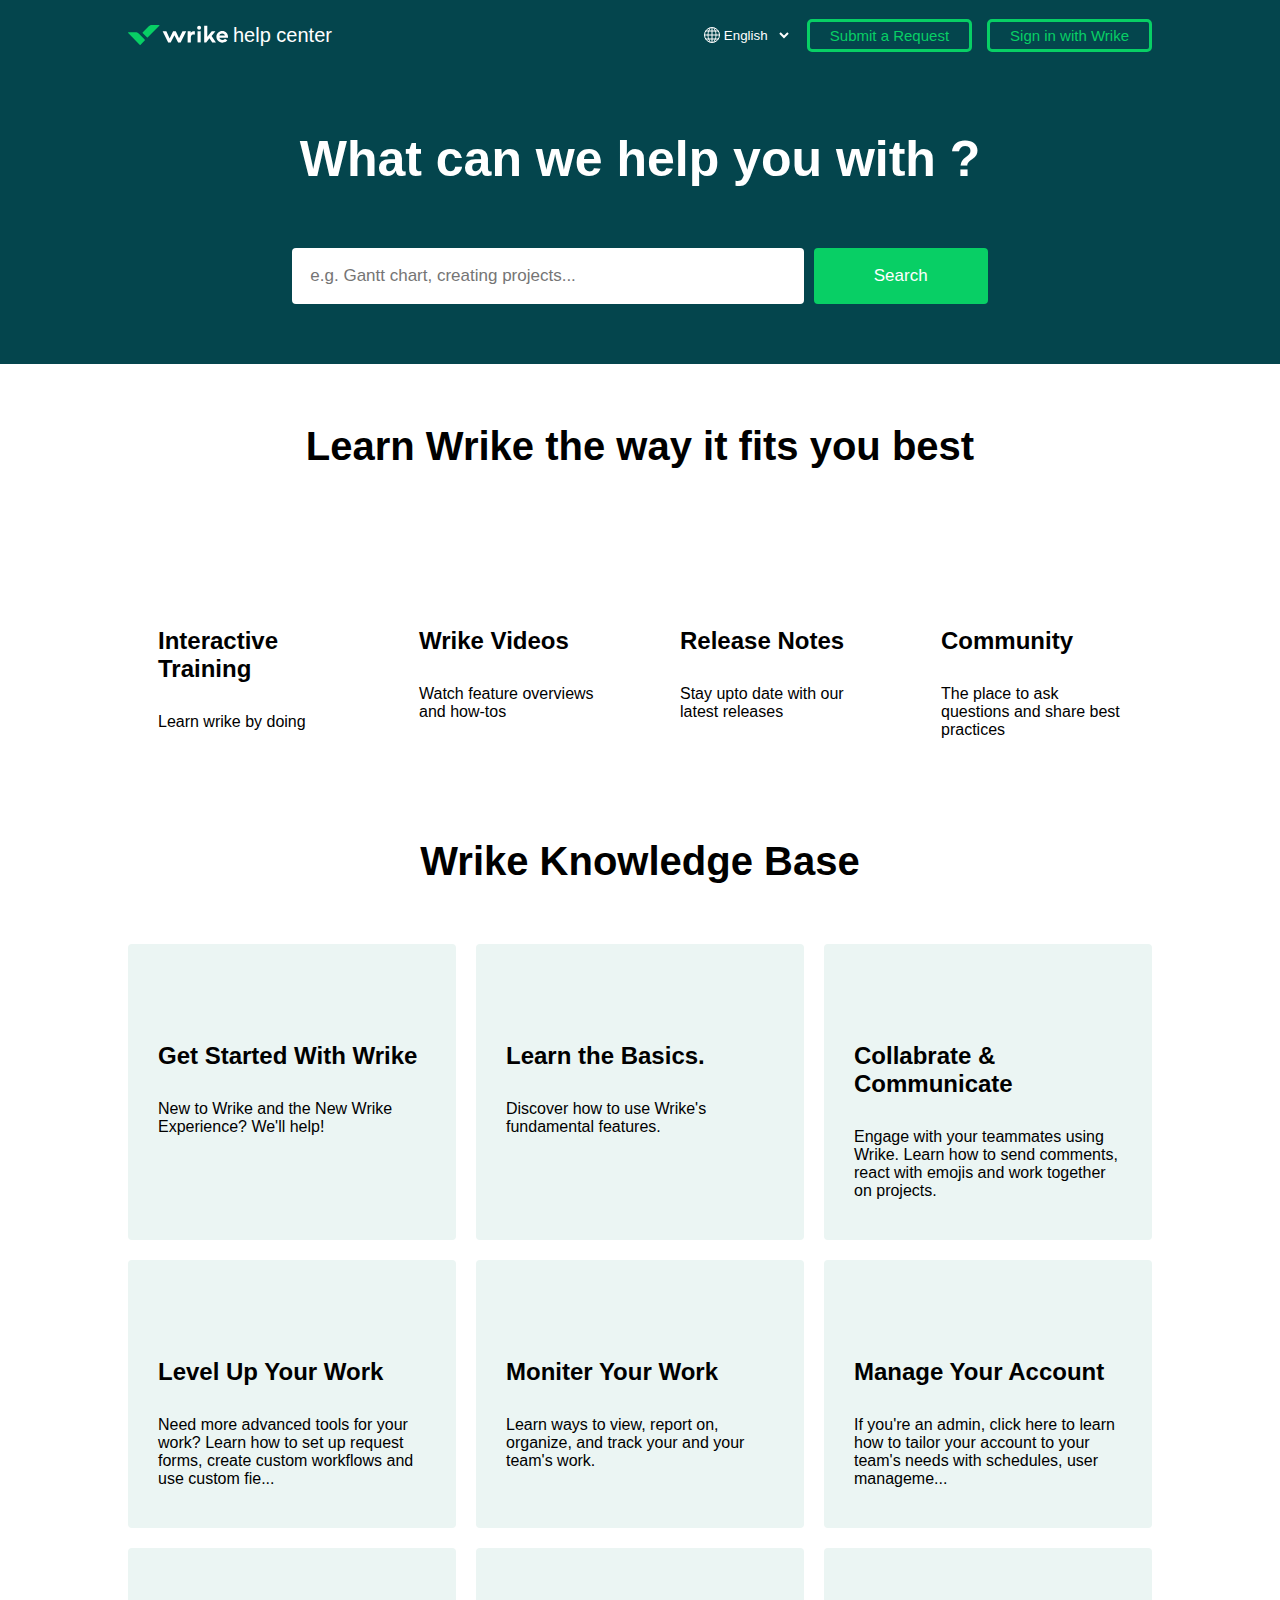
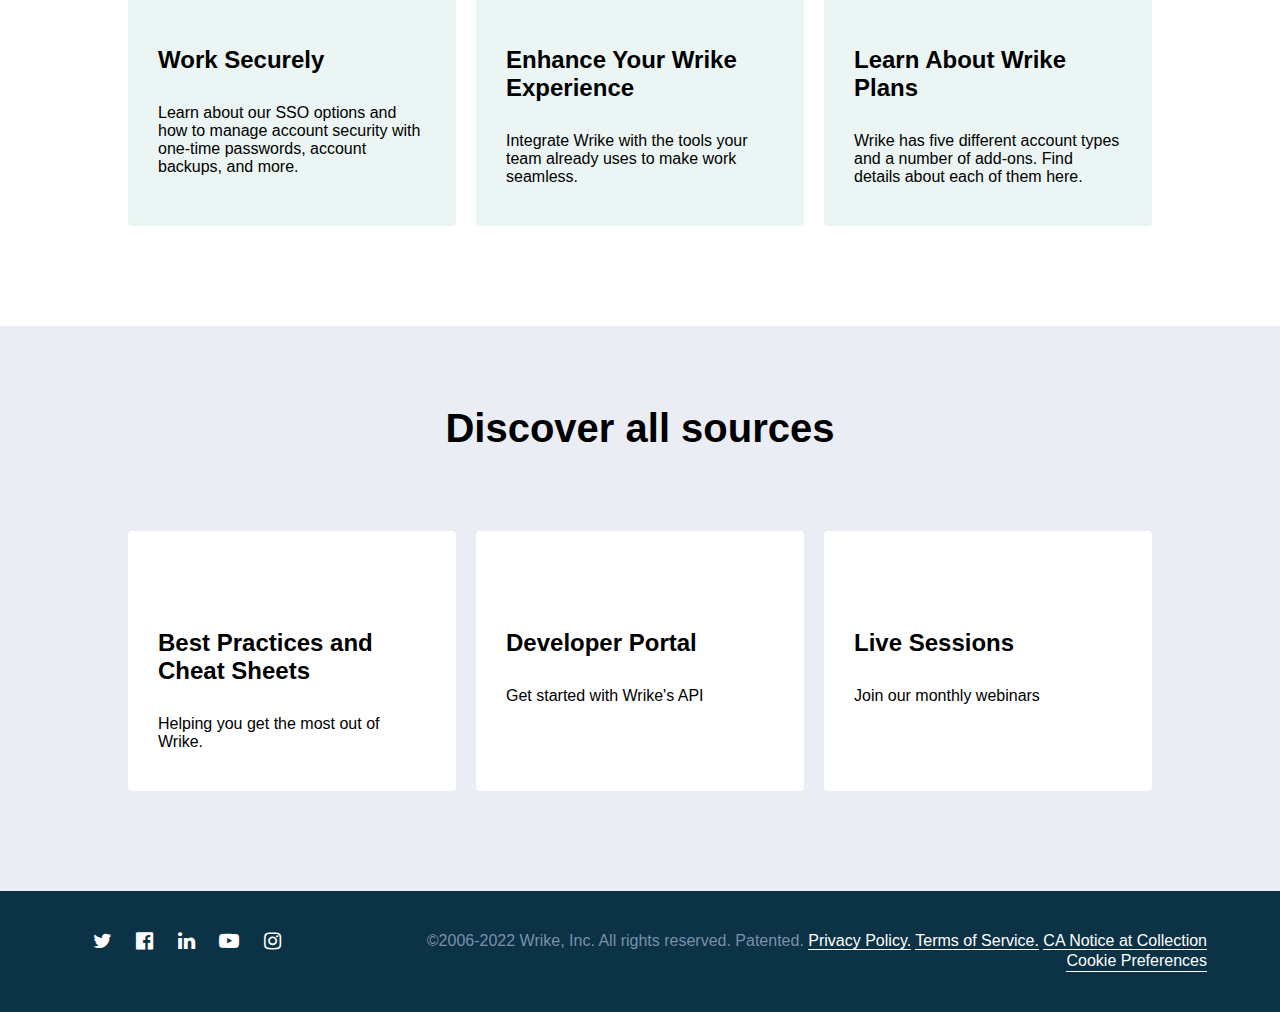
==== helpcenter.html @ b6920d5b "help center added" ====
<!DOCTYPE html>
<html lang="en">
  <head>
    <meta charset="UTF-8" />
    <meta http-equiv="X-UA-Compatible" content="IE=edge" />
    <meta name="viewport" content="width=device-width, initial-scale=1.0" />
    <title>Help Center</title>
    <link rel="stylesheet" href="Style/helpcenter.css" />
    <link
      rel="stylesheet"
      href="https://cdnjs.cloudflare.com/ajax/libs/font-awesome/4.7.0/css/font-awesome.min.css"
    />
  </head>
  <body>
    <header>
      <div id="nav"></div>
    </header>

    <section>
      <div class="search_section">
        <h1>What can we help you with ?</h1>
        <div id="search_input">
          <input
            type="text"
            id="query"
            placeholder="e.g. Gantt chart, creating projects..."
          />
          <button onclick="searchFun()" class="search_btn">Search</button>
        </div>
      </div>
    </section>
    <main>
      <div class="grid-column">
        <h1>Learn Wrike the way it fits you best</h1>
        <div id="cards-4">
          <div class="cards-gc4">
            <img
              src="https://theme.zdassets.com/theme_assets/505577/eef8c2cde6bb8ccd703827ce0c6901462a1be0bd.svg"
              alt=""
            />
            <h2>Interactive Training</h2>
            <p>Learn wrike by doing</p>
          </div>
          <div class="cards-gc4">
            <img
              src="https://theme.zdassets.com/theme_assets/505577/adc4ea72ee92f7969880154baecb561ed6c6cb77.svg"
              alt=""
            />
            <h2>Wrike Videos</h2>
            <p>Watch feature overviews and how-tos</p>
          </div>
          <div class="cards-gc4">
            <img
              src="https://theme.zdassets.com/theme_assets/505577/2ac19e43eeb35cb052a3eb9242a3eba2b2e484ad.svg"
              alt=""
            />
            <h2>Release Notes</h2>
            <p>Stay upto date with our latest releases</p>
          </div>
          <div class="cards-gc4">
            <img
              src="https://theme.zdassets.com/theme_assets/505577/4d6837d6e0dd89f5e3754e6e6b45c5de9fb90008.svg"
              alt=""
            />
            <h2>Community</h2>
            <p>The place to ask questions and share best practices</p>
          </div>
        </div>

        <h1>Wrike Knowledge Base</h1>
        <div class="cards-3">
          <div class="cards-gc3">
            <img
              src="https://theme.zdassets.com/theme_assets/505577/55ecaa559723f30d4515bd009e3b7d7050f284b0.svg"
              alt=""
            />
            <h2>Get Started With Wrike</h2>
            <p>New to Wrike and the New Wrike Experience? We'll help!</p>
          </div>
          <div class="cards-gc3">
            <img
              src="https://theme.zdassets.com/theme_assets/505577/3d0e1aef102f700f0ebd2e25edfe008dae8c9412.svg"
              alt=""
            />
            <h2>Learn the Basics.</h2>
            <p>Discover how to use Wrike's fundamental features.</p>
          </div>
          <div class="cards-gc3">
            <img
              src="https://theme.zdassets.com/theme_assets/505577/73c8c178daaf45abcda59c36f96f7e7cd0be9dbb.svg"
              alt=""
            />
            <h2>Collabrate & Communicate</h2>
            <p>
              Engage with your teammates using Wrike. Learn how to send
              comments, react with emojis and work together on projects.
            </p>
          </div>
          <div class="cards-gc3">
            <img
              src="https://theme.zdassets.com/theme_assets/505577/5108dcaaf100989b68961f1b648ad082e9acf4a9.svg"
              alt=""
            />
            <h2>Level Up Your Work</h2>
            <p>
              Need more advanced tools for your work? Learn how to set up
              request forms, create custom workflows and use custom fie...
            </p>
          </div>
          <div class="cards-gc3">
            <img
              src="https://theme.zdassets.com/theme_assets/505577/4b6400f4f52658987aa312472db43e939ef8fa95.svg"
              alt=""
            />
            <h2>Moniter Your Work</h2>
            <p>
              Learn ways to view, report on, organize, and track your and your
              team's work.
            </p>
          </div>
          <div class="cards-gc3">
            <img
              src="https://theme.zdassets.com/theme_assets/505577/17609e50b14b319c69e6875f7c2771bd3b032611.svg"
              alt=""
            />
            <h2>Manage Your Account</h2>
            <p>
              If you're an admin, click here to learn how to tailor your account
              to your team's needs with schedules, user manageme...
            </p>
          </div>
          <div class="cards-gc3">
            <img
              src="https://theme.zdassets.com/theme_assets/505577/4ce694a92bfe1d4908d218bf6beae4527acea56c.svg"
              alt=""
            />
            <h2>Work Securely</h2>
            <p>
              Learn about our SSO options and how to manage account security
              with one-time passwords, account backups, and more.
            </p>
          </div>
          <div class="cards-gc3">
            <img
              src="https://theme.zdassets.com/theme_assets/505577/6b36f6c1866727dd9c52bb9a0baf7c8209a9e295.svg"
              alt=""
            />
            <h2>Enhance Your Wrike Experience</h2>
            <p>
              Integrate Wrike with the tools your team already uses to make work
              seamless.
            </p>
          </div>
          <div class="cards-gc3">
            <img
              src="https://theme.zdassets.com/theme_assets/505577/4d6fbdeb22223cf4cd1439ebc68faa92336aae1f.svg"
              alt=""
            />
            <h2>Learn About Wrike Plans</h2>
            <p>
              Wrike has five different account types and a number of add-ons.
              Find details about each of them here.
            </p>
          </div>
        </div>
      </div>
      <div id="discover_section">
        <h1 id="discover_heading">Discover all sources</h1>
        <div class="cards-3" id="cards-3">
          <div class="cards-ds-gc3">
            <img
              src="https://theme.zdassets.com/theme_assets/505577/305cab1387b81cad13e76827569dceb76399b132.svg"
              alt=""
            />
            <h2>Best Practices and Cheat Sheets</h2>
            <p>Helping you get the most out of Wrike.</p>
          </div>
          <div class="cards-ds-gc3">
            <img
              src="https://theme.zdassets.com/theme_assets/505577/2f2d9d19e6ecc58cdef635358745c9ba86f219f5.svg"
              alt=""
            />
            <h2>Developer Portal</h2>
            <p>Get started with Wrike's API</p>
          </div>
          <div class="cards-ds-gc3">
            <img
              src="https://theme.zdassets.com/theme_assets/505577/e45e5e11410b1ea3729c1ab644f25a3e8ab20182.svg"
              alt=""
            />
            <h2>Live Sessions</h2>
            <p>Join our monthly webinars</p>
          </div>
        </div>
      </div>
    </main>
    <footer>
      <div id="footer"></div>
    </footer>
  </body>
</html>
<script src="script/helpcenter.js"></script>
<script type="module">
  import navbar from "/components/header.js";
  let nav_container = document.getElementById("nav");
  nav_container.innerHTML = navbar();

  import { footer } from "/components/footer.js";
  let footer_container = document.getElementById("footer");
  footer_container.innerHTML = footer();
</script>
---- Style/helpcenter.css ----
* {
  margin: 0;
  padding: 0;
  box-sizing: border-box;
  font-family: TT_Norms_Pro, -apple-system, BlinkMacSystemFont, Helvetica Neue,
    Segoe UI, Roboto, Oxygen-Sans, Fira Sans, Droid Sans, Ubuntu, Cantarell,
    Arial, sans-serif, Apple Color Emoji, Segoe UI Emoji, Segoe UI Symbol;
}

#nav {
  height: auto;
  background-color: #04454d;
  color: white;
  padding: 0px 0;
}
.nav_items {
  width: 80%;
  height: 70px;
  /* border: 2px solid blue; */
  margin: auto;
  display: flex;
  justify-content: space-between;
}
.left_nav {
  display: flex;
  align-items: center;
  height: 100%;
  width: 30%;
  /* border: 2px solid yellow; */
}
.left_nav span {
  margin-left: 5px;
  font-size: 20px;
  font-weight: 100;
  color: white;
}

.right_nav {
  /* border: 2px solid teal; */
  display: flex;
  align-items: center;
}
#select_country {
  background-color: #04454d;
  border: none;
  outline: none;
  color: #ffffff;
}
#select_country option {
  background-color: #ffffff;
  color: #7b8fac;
}
#country {
  display: flex;
  align-items: center;
}
.nav_btn {
  margin-left: 15px;
  color: #08cf65;
  outline: none;
  border: 3px solid #08cf65;
  border-radius: 5px;
  cursor: pointer;
  background-color: #04454d;
  font-size: 15px;
  font-weight: 400;
  padding: 5px 20px;
}
.nav_btn:hover {
  background-color: #08cf65;
  color: #04454d;
}
.nav_btn a {
  text-decoration: none;
  color: #08cf65;
}
.nav_btn a:hover {
  background-color: #08cf65;
  color: #04454d;
}
/* #globe {
  font-size: 20px;
  cursor: pointer;
} */
.globe:hover {
  color: #08cf65;
  cursor: pointer;
}
/* .................................................................. */
section {
  background-color: #04454d;
  /* background-color: #08cf65; */
}
.search_section {
  width: 80%;
  /* border: 2px solid red; */
  margin: auto;
  text-align: center;
  padding: 60px 0px;
}
.search_section h1 {
  color: white;
  font-size: 50px;
}
#search_input input[type="text"] {
  margin-top: 60px;
  padding: 18px;
  width: 50%;
  outline: none;
  border-radius: 4px;
  border: none;
  font-size: 17px;
}
.search_btn {
  padding: 18px 60px;
  background-color: #08cf65;
  color: white;
  font-size: 17px;
  font-weight: 500;
  border: none;
  cursor: pointer;
  border-radius: 4px;
  margin-left: 5px;
}

.search_btn:hover {
  background-color: #09a753;
}

/* ................................................................................ */

.grid-column {
  width: 80%;
  margin: auto;
  /* border: 2px solid black; */
  background-color: #ffffff;
  /* margin-top: 80px; */
}
.grid-column h1 {
  text-align: center;
  font-size: 40px;
  margin: 60px 0;
}
.cards-gc4,
.cards-gc3,
.cards-ds-gc3 {
  /* border: 2px solid teal; */
  padding: 40px 30px;
  border-radius: 4px;
}
.cards-gc3 {
  background-color: #ebf5f3;
}
.cards-gc4 i,
.cards-gc3 i,
.cards-ds-gc3 i {
  font-size: 60px;
  color: #08cf65;
}
.cards-gc4 h2,
.cards-gc3 h2,
.cards-ds-gc3 h2 {
  margin-top: 40px;
}
.cards-gc4 p,
.cards-gc3 p,
.cards-ds-gc3 p {
  margin-top: 30px;
}
.cards-gc4:hover,
.cards-gc3:hover,
.cards-ds-gc3:hover {
  background-color: #04454d;
  color: white;
  cursor: pointer;
}
#cards-4 {
  display: grid;
  grid-template-columns: repeat(4, 1fr);
  gap: 20px;
  /* border: 2px solid red; */
}

#cards-3 {
  width: 80%;
  margin: auto;
  /* border: 2px solid black; */
}
.cards-3 {
  display: grid;
  grid-template-columns: repeat(3, 1fr);
  gap: 20px;
  /* border: 2px solid red; */
}
#discover_section {
  /* margin-top: 200px; */
  background-color: #ebedf5;
  padding-bottom: 100px;
}
.cards-ds-gc3 {
  background-color: #ffffff;
}
#discover_heading {
  text-align: center;
  font-size: 40px;
  margin-top: 100px;
  padding: 80px 0;
}
#footer {
  background-color: #0c3245;
  color: #ffffff;
  display: flex;
  justify-content: space-around;
  padding: 40px 0;
}
#left_footer i {
  color: #ffffff;
  font-size: 20px;
  margin-left: 20px;
  cursor: pointer;
}
#left_footer i:hover {
  color: #08cf65;
}
#right_footer span {
  color: #7b8fac;
}
#right_footer a {
  text-decoration: none;
  color: #ffffff;
  border-bottom: 1px solid #ffffff;
  line-height: 20px;
}
#right_footer a:hover {
  color: #7b8fac;
}
#float_right {
  float: right;
}

@media all and (min-width: 700px) and (max-width: 900px) {
}
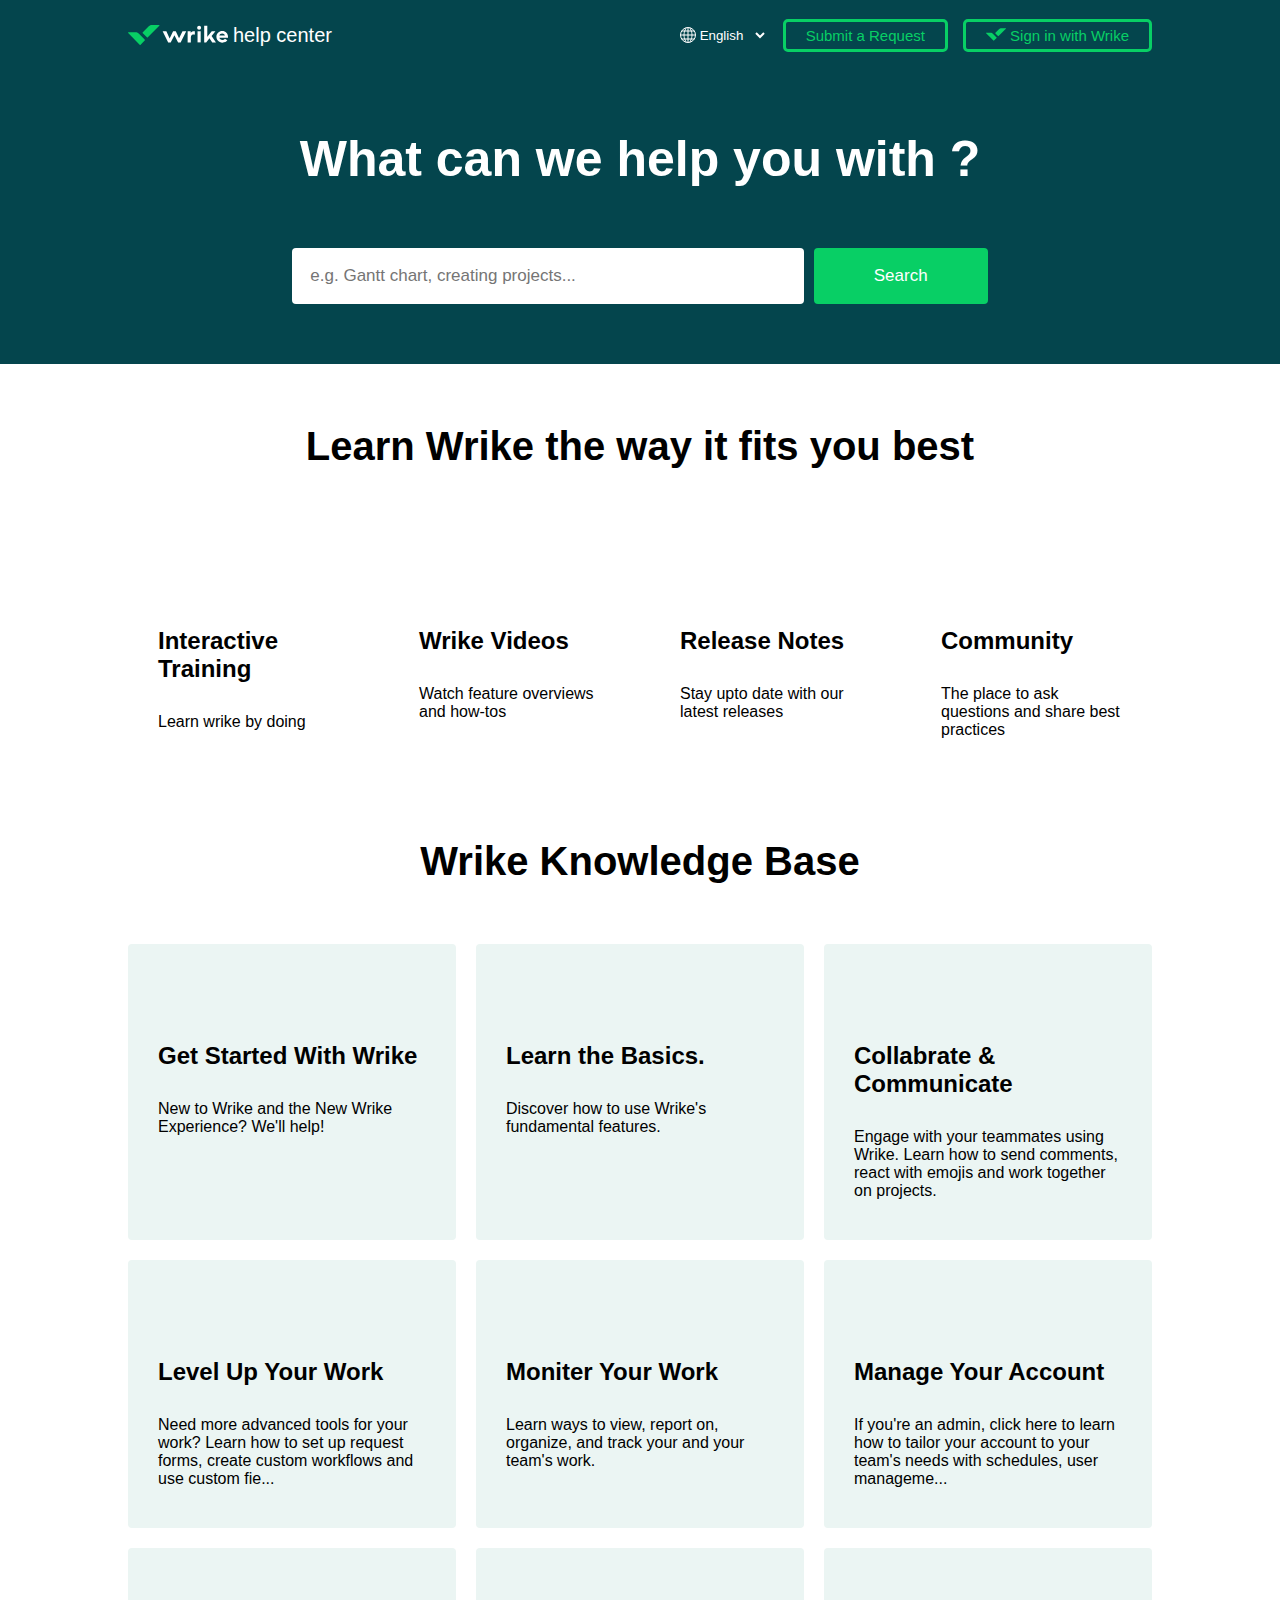
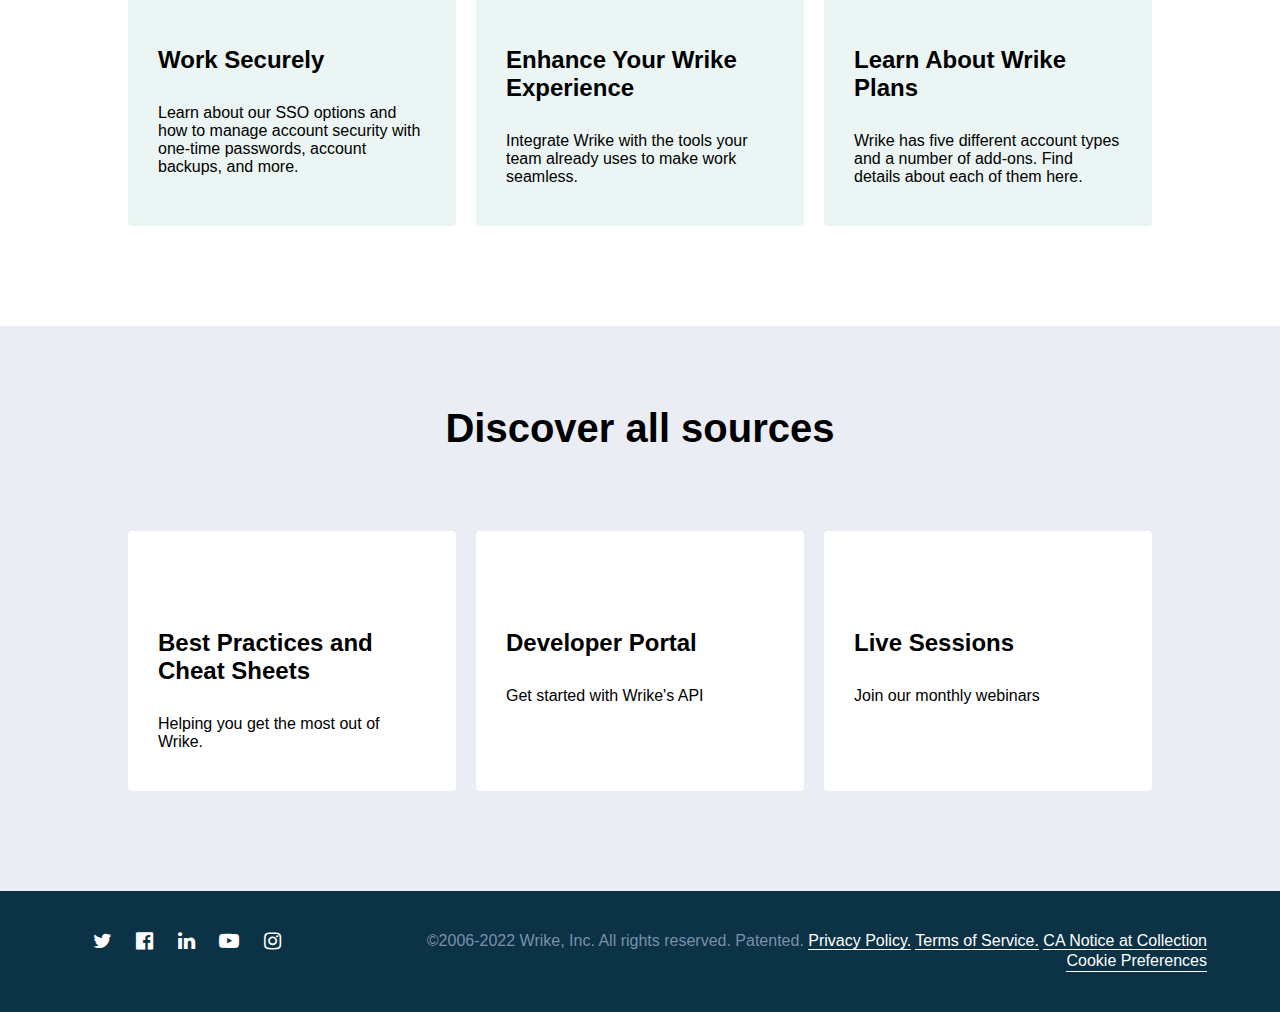
==== commit 1522180d: "Merge pull request #19 from Durgesh9871/fw20_0534_day-4" ====
--- a/helpcenter.html
+++ b/helpcenter.html
@@ -13,19 +13,39 @@
   </head>
   <body>
     <header>
-      <div id="nav"></div>
+      <div id="nav">
+        <!-- <div class="nav_items">
+          <div class="left_nav">
+            <img
+              src="https://www.erpsuggest.com/assets/static/images/logos/wrike-logo-square.png"
+              alt="logo"
+            />
+            <span>help center</span>
+          </div>
+          <div class="right_nav">
+            <i class="fa fa-globe" id="globe" aria-hidden="true"> En</i>
+            <button class="nav_btn">Submit a Request</button>
+            <button class="nav_btn">Sign in with Wrike</button>
+          </div>
+        </div> -->
+      </div>
     </header>
-
     <section>
       <div class="search_section">
         <h1>What can we help you with ?</h1>
         <div id="search_input">
           <input
+            onblur="hideList()"
+            onfocus="showList()"
+            onkeyup="search()"
             type="text"
             id="query"
             placeholder="e.g. Gantt chart, creating projects..."
           />
-          <button onclick="searchFun()" class="search_btn">Search</button>
+          <button onclick="searchFun()" class="search_btn" id="search">
+            Search
+          </button>
+          <ul class="searchResult" id="searchResult"></ul>
         </div>
       </div>
     </section>
@@ -34,6 +54,7 @@
         <h1>Learn Wrike the way it fits you best</h1>
         <div id="cards-4">
           <div class="cards-gc4">
+            <!-- <i class="fa fa-users" aria-hidden="true"></i> -->
             <img
               src="https://theme.zdassets.com/theme_assets/505577/eef8c2cde6bb8ccd703827ce0c6901462a1be0bd.svg"
               alt=""
@@ -42,6 +63,7 @@
             <p>Learn wrike by doing</p>
           </div>
           <div class="cards-gc4">
+            <!-- <i class="fa fa-users" aria-hidden="true"></i> -->
             <img
               src="https://theme.zdassets.com/theme_assets/505577/adc4ea72ee92f7969880154baecb561ed6c6cb77.svg"
               alt=""
@@ -50,6 +72,7 @@
             <p>Watch feature overviews and how-tos</p>
           </div>
           <div class="cards-gc4">
+            <!-- <i class="fa fa-users" aria-hidden="true"></i> -->
             <img
               src="https://theme.zdassets.com/theme_assets/505577/2ac19e43eeb35cb052a3eb9242a3eba2b2e484ad.svg"
               alt=""
@@ -58,6 +81,7 @@
             <p>Stay upto date with our latest releases</p>
           </div>
           <div class="cards-gc4">
+            <!-- <i class="fa fa-users" aria-hidden="true"></i> -->
             <img
               src="https://theme.zdassets.com/theme_assets/505577/4d6837d6e0dd89f5e3754e6e6b45c5de9fb90008.svg"
               alt=""
@@ -70,6 +94,7 @@
         <h1>Wrike Knowledge Base</h1>
         <div class="cards-3">
           <div class="cards-gc3">
+            <!-- <i class="fa fa-users" aria-hidden="true"></i> -->
             <img
               src="https://theme.zdassets.com/theme_assets/505577/55ecaa559723f30d4515bd009e3b7d7050f284b0.svg"
               alt=""
@@ -78,6 +103,7 @@
             <p>New to Wrike and the New Wrike Experience? We'll help!</p>
           </div>
           <div class="cards-gc3">
+            <!-- <i class="fa fa-users" aria-hidden="true"></i> -->
             <img
               src="https://theme.zdassets.com/theme_assets/505577/3d0e1aef102f700f0ebd2e25edfe008dae8c9412.svg"
               alt=""
@@ -86,6 +112,7 @@
             <p>Discover how to use Wrike's fundamental features.</p>
           </div>
           <div class="cards-gc3">
+            <!-- <i class="fa fa-users" aria-hidden="true"></i> -->
             <img
               src="https://theme.zdassets.com/theme_assets/505577/73c8c178daaf45abcda59c36f96f7e7cd0be9dbb.svg"
               alt=""
@@ -97,6 +124,7 @@
             </p>
           </div>
           <div class="cards-gc3">
+            <!-- <i class="fa fa-users" aria-hidden="true"></i> -->
             <img
               src="https://theme.zdassets.com/theme_assets/505577/5108dcaaf100989b68961f1b648ad082e9acf4a9.svg"
               alt=""
@@ -108,6 +136,7 @@
             </p>
           </div>
           <div class="cards-gc3">
+            <!-- <i class="fa fa-users" aria-hidden="true"></i> -->
             <img
               src="https://theme.zdassets.com/theme_assets/505577/4b6400f4f52658987aa312472db43e939ef8fa95.svg"
               alt=""
@@ -119,6 +148,7 @@
             </p>
           </div>
           <div class="cards-gc3">
+            <!-- <i class="fa fa-users" aria-hidden="true"></i> -->
             <img
               src="https://theme.zdassets.com/theme_assets/505577/17609e50b14b319c69e6875f7c2771bd3b032611.svg"
               alt=""
@@ -130,6 +160,7 @@
             </p>
           </div>
           <div class="cards-gc3">
+            <!-- <i class="fa fa-users" aria-hidden="true"></i> -->
             <img
               src="https://theme.zdassets.com/theme_assets/505577/4ce694a92bfe1d4908d218bf6beae4527acea56c.svg"
               alt=""
@@ -141,6 +172,7 @@
             </p>
           </div>
           <div class="cards-gc3">
+            <!-- <i class="fa fa-users" aria-hidden="true"></i> -->
             <img
               src="https://theme.zdassets.com/theme_assets/505577/6b36f6c1866727dd9c52bb9a0baf7c8209a9e295.svg"
               alt=""
@@ -152,6 +184,7 @@
             </p>
           </div>
           <div class="cards-gc3">
+            <!-- <i class="fa fa-users" aria-hidden="true"></i> -->
             <img
               src="https://theme.zdassets.com/theme_assets/505577/4d6fbdeb22223cf4cd1439ebc68faa92336aae1f.svg"
               alt=""
@@ -168,6 +201,7 @@
         <h1 id="discover_heading">Discover all sources</h1>
         <div class="cards-3" id="cards-3">
           <div class="cards-ds-gc3">
+            <!-- <i class="fa fa-users" aria-hidden="true"></i> -->
             <img
               src="https://theme.zdassets.com/theme_assets/505577/305cab1387b81cad13e76827569dceb76399b132.svg"
               alt=""
@@ -176,6 +210,7 @@
             <p>Helping you get the most out of Wrike.</p>
           </div>
           <div class="cards-ds-gc3">
+            <!-- <i class="fa fa-users" aria-hidden="true"></i> -->
             <img
               src="https://theme.zdassets.com/theme_assets/505577/2f2d9d19e6ecc58cdef635358745c9ba86f219f5.svg"
               alt=""
@@ -184,6 +219,7 @@
             <p>Get started with Wrike's API</p>
           </div>
           <div class="cards-ds-gc3">
+            <!-- <i class="fa fa-users" aria-hidden="true"></i> -->
             <img
               src="https://theme.zdassets.com/theme_assets/505577/e45e5e11410b1ea3729c1ab644f25a3e8ab20182.svg"
               alt=""
--- a/Style/helpcenter.css
+++ b/Style/helpcenter.css
@@ -6,7 +6,6 @@
     Segoe UI, Roboto, Oxygen-Sans, Fira Sans, Droid Sans, Ubuntu, Cantarell,
     Arial, sans-serif, Apple Color Emoji, Segoe UI Emoji, Segoe UI Symbol;
 }
-
 #nav {
   height: auto;
   background-color: #04454d;
@@ -78,10 +77,7 @@
   background-color: #08cf65;
   color: #04454d;
 }
-/* #globe {
-  font-size: 20px;
-  cursor: pointer;
-} */
+
 .globe:hover {
   color: #08cf65;
   cursor: pointer;
@@ -102,6 +98,7 @@
   color: white;
   font-size: 50px;
 }
+
 #search_input input[type="text"] {
   margin-top: 60px;
   padding: 18px;
@@ -110,6 +107,7 @@
   border-radius: 4px;
   border: none;
   font-size: 17px;
+  /* position: relative; */
 }
 .search_btn {
   padding: 18px 60px;
@@ -125,6 +123,41 @@
 
 .search_btn:hover {
   background-color: #09a753;
+}
+
+.searchResult {
+  position: absolute;
+  top: 44%;
+  left: 24%;
+  width: 40%;
+  height: auto;
+  max-height: 300px;
+  overflow: auto;
+  background-color: #ffffff;
+  border-radius: 4px;
+  box-shadow: 2px 3px 4px rgba(0, 0, 0, 0.4);
+  display: none;
+}
+
+.item {
+  padding: 20px;
+}
+/* 
+.searchResult li {
+  list-style: none;
+  padding-left: 20px;
+}
+.searchResult li a {
+  text-decoration: none;
+  color: #696262;
+  padding: 10px 15px;
+  display: block;
+  width: 100%;
+  text-align: left;
+} */
+.searchResult li:hover {
+  background-color: #ebf5f3;
+  cursor: pointer;
 }
 
 /* ................................................................................ */
@@ -151,12 +184,7 @@
 .cards-gc3 {
   background-color: #ebf5f3;
 }
-.cards-gc4 i,
-.cards-gc3 i,
-.cards-ds-gc3 i {
-  font-size: 60px;
-  color: #08cf65;
-}
+
 .cards-gc4 h2,
 .cards-gc3 h2,
 .cards-ds-gc3 h2 {
@@ -238,5 +266,66 @@
   float: right;
 }
 
-@media all and (min-width: 700px) and (max-width: 900px) {
-}
+@media all and (min-width: 790px) and (max-width: 1020px) {
+  .grid-column {
+    width: 90%;
+    margin: auto;
+    /* border: 2px solid black; */
+    background-color: #ffffff;
+
+    /* margin-top: 80px; */
+  }
+  #cards-4 {
+    display: grid;
+    grid-template-columns: repeat(2, 1fr);
+    gap: 20px;
+    /* border: 2px solid red; */
+  }
+  .cards-3 {
+    display: grid;
+    grid-template-columns: repeat(1, 1fr);
+    gap: 20px;
+    /* border: 2px solid red; */
+  }
+}
+
+@media all and (min-width: 400px) and (max-width: 789px) {
+  .grid-column {
+    width: 90%;
+    margin: auto;
+    /* border: 2px solid black; */
+    background-color: #ffffff;
+
+    /* margin-top: 80px; */
+  }
+  #cards-4 {
+    /* width: 80%; */
+    display: grid;
+    grid-template-columns: repeat(1, 1fr);
+    gap: 20px;
+    /* margin: auto; */
+    /* border: 2px solid red; */
+  }
+  .cards-3 {
+    display: grid;
+    grid-template-columns: repeat(1, 1fr);
+    gap: 20px;
+    /* border: 2px solid red; */
+  }
+  .cards-gc4 h2 {
+    margin-top: 40px;
+    text-align: center;
+  }
+  .cards-gc4 p {
+    margin-top: 30px;
+    text-align: center;
+  }
+  .cards-gc4 img {
+    display: block;
+    margin: auto;
+  }
+  #discover_section {
+    width: 90%;
+    margin: auto;
+  }
+}
